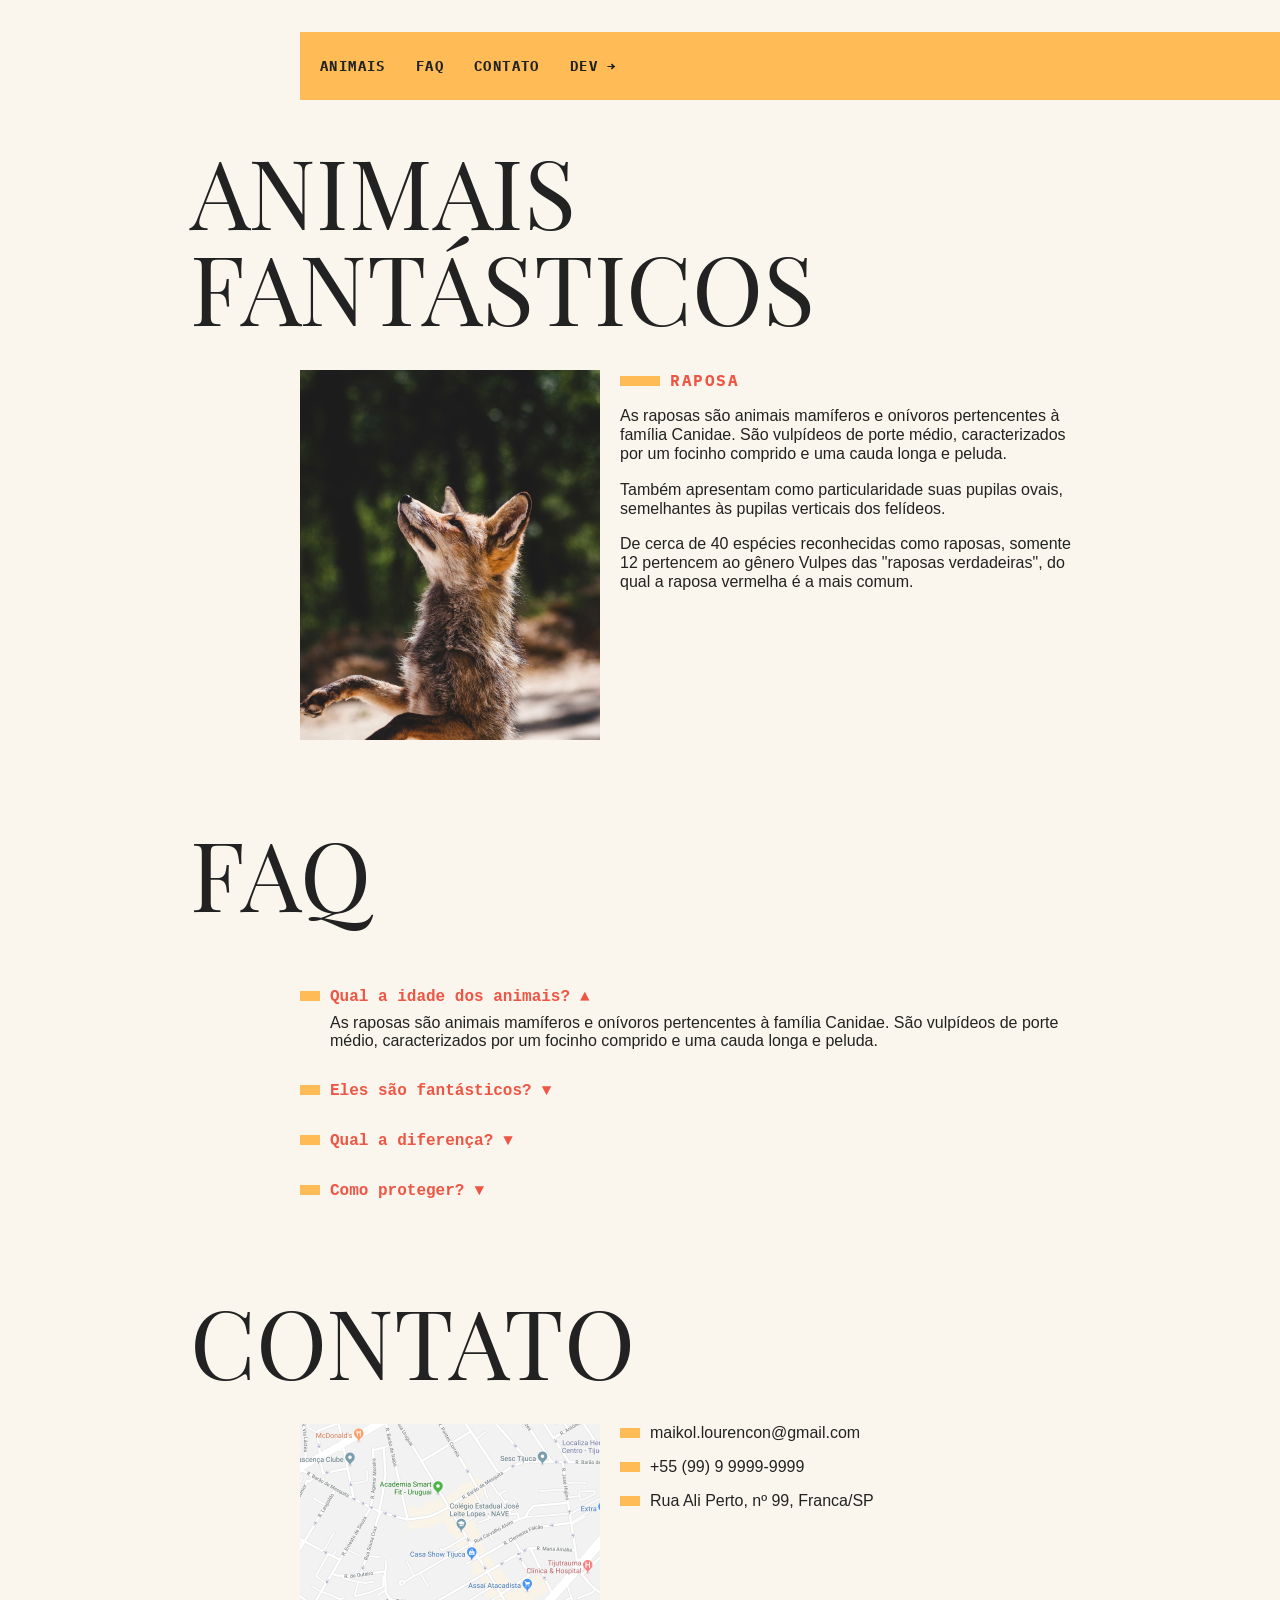
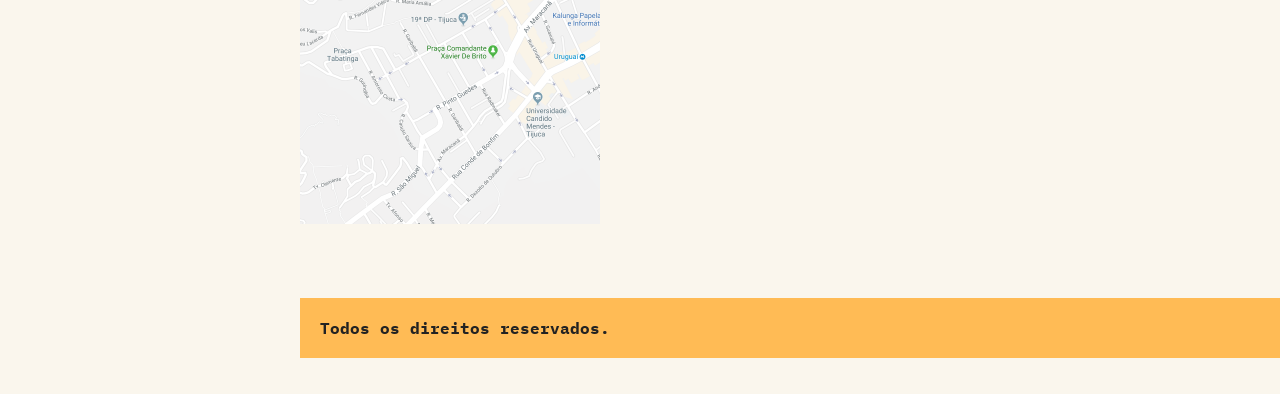
==== index.html @ b89c1da5 "add exercise" ====
<!DOCTYPE html>
<html lang="pt-br">
<head>
    <meta charset="UTF-8">
    <meta http-equiv="X-UA-Compatible" content="IE=edge">
    <meta name="viewport" content="width=device-width, initial-scale=1.0">
    <link rel="shortcut icon" href="assets/favicon.ico" type="image/x-icon">
    <script>document.documentElement.className += ' js'</script>
    <link rel="stylesheet" href="assets/css/style.css">
    <title>Animais Fantásticos</title>
</head>
<body>
    <nav class="menu js-menu">
        <ul>
            <li><a href="#animais">Animais</a></li>
            <li><a href="#faq">Faq</a></li>
            <li><a href="#contato">Contato</a></li>
            <li><a href="https://maikolsantos.github.io/portfolio/" target="_blank">Dev →</a></li>
        </ul>
    </nav>

    <section class="grid-section animais js-scroll" id="animais">
        <h1 class="titulo">Animais Fantásticos</h1>
        <ul class="animais-lista js-tabmenu">
            <li>
                <img src="assets/img/imagem1.jpg">
            </li>
            <li>
                <img src="assets/img/imagem2.jpg">
            </li>
            <li>
                <img src="assets/img/imagem3.jpg">
            </li>
            <li>
                <img src="assets/img/imagem4.jpg">
            </li>
            <li>
                <img src="assets/img/imagem5.jpg">
            </li>
            <li>
                <img src="assets/img/imagem6.jpg">
            </li>
        </ul>

        <div class="animais-descricao js-tabcontent">
            <section>
                <h2>Raposa</h2>
                <p>As raposas são animais mamíferos e onívoros pertencentes à família Canidae. São vulpídeos de porte médio, caracterizados por um focinho comprido e uma cauda longa e peluda.</p>
                <p>Também apresentam como particularidade suas pupilas ovais, semelhantes às pupilas verticais dos felídeos.</p>
                <p>De cerca de 40 espécies reconhecidas como raposas, somente 12 pertencem ao gênero Vulpes das "raposas verdadeiras", do qual a raposa vermelha é a mais comum.</p>
            </section>
            <section>
                <h2>Esquilo</h2>
                <p>As raposas são animais mamíferos e onívoros pertencentes à família Canidae. São vulpídeos de porte médio, caracterizados por um focinho comprido e uma cauda longa e peluda.</p>
                <p>Também apresentam como particularidade suas pupilas ovais, semelhantes às pupilas verticais dos felídeos.</p>
                <p>De cerca de 40 espécies reconhecidas como raposas, somente 12 pertencem ao gênero Vulpes das "raposas verdadeiras", do qual a raposa vermelha é a mais comum.</p>
            </section>
            <section>
                <h2>Urso</h2>
                <p>As raposas são animais mamíferos e onívoros pertencentes à família Canidae. São vulpídeos de porte médio, caracterizados por um focinho comprido e uma cauda longa e peluda.</p>
                <p>Também apresentam como particularidade suas pupilas ovais, semelhantes às pupilas verticais dos felídeos.</p>
                <p>De cerca de 40 espécies reconhecidas como raposas, somente 12 pertencem ao gênero Vulpes das "raposas verdadeiras", do qual a raposa vermelha é a mais comum.</p>
            </section>
            <section>
                <h2>Lobo</h2>
                <p>As raposas são animais mamíferos e onívoros pertencentes à família Canidae. São vulpídeos de porte médio, caracterizados por um focinho comprido e uma cauda longa e peluda.</p>
                <p>Também apresentam como particularidade suas pupilas ovais, semelhantes às pupilas verticais dos felídeos.</p>
                <p>De cerca de 40 espécies reconhecidas como raposas, somente 12 pertencem ao gênero Vulpes das "raposas verdadeiras", do qual a raposa vermelha é a mais comum.</p>
            </section>
            <section>
                <h2>Macaco</h2>
                <p>As raposas são animais mamíferos e onívoros pertencentes à família Canidae. São vulpídeos de porte médio, caracterizados por um focinho comprido e uma cauda longa e peluda.</p>
                <p>Também apresentam como particularidade suas pupilas ovais, semelhantes às pupilas verticais dos felídeos.</p>
                <p>De cerca de 40 espécies reconhecidas como raposas, somente 12 pertencem ao gênero Vulpes das "raposas verdadeiras", do qual a raposa vermelha é a mais comum.</p>
            </section>
            <section>
                <h2>Leão</h2>
                <p>As raposas são animais mamíferos e onívoros pertencentes à família Canidae. São vulpídeos de porte médio, caracterizados por um focinho comprido e uma cauda longa e peluda.</p>
                <p>Também apresentam como particularidade suas pupilas ovais, semelhantes às pupilas verticais dos felídeos.</p>
                <p>De cerca de 40 espécies reconhecidas como raposas, somente 12 pertencem ao gênero Vulpes das "raposas verdadeiras", do qual a raposa vermelha é a mais comum.</p>
            </section>
        </div>
    </section>

    <section class="grid-section faq js-scroll" id="faq">
        <h1 class="titulo">FAQ</h1>
        <dl class="faq-lista js-accordion">
            <dt>Qual a idade dos animais?</dt>
            <dd>As raposas são animais mamíferos e onívoros pertencentes à família Canidae. São vulpídeos de porte médio, caracterizados por um focinho comprido e uma cauda longa e peluda.</dd>
            <dt>Eles são fantásticos?</dt>
            <dd>Também apresentam como particularidade suas pupilas ovais, semelhantes às pupilas verticais dos felídeos.</dd>
            <dt>Qual a diferença?</dt>
            <dd>As raposas são animais mamíferos e onívoros pertencentes à família Canidae. São vulpídeos de porte médio, caracterizados por um focinho comprido e uma cauda longa e peluda.</dd>
            <dt>Como proteger?</dt>
            <dd>Também apresentam como particularidade suas pupilas ovais, semelhantes às pupilas verticais dos felídeos.Também apresentam como particularidade suas pupilas ovais, semelhantes às pupilas verticais dos felídeos.</dd>
        </dl>
    </section>

    <section class="grid-section contato js-scroll" id="contato">
        <h1 class="titulo">Contato</h1>
        <div class="mapa">
            <img src="assets/img/mapa.png">
        </div>
        <ul class="dados">
            <li>maikol.lourencon@gmail.com</li>
            <li>+55 (99) 9 9999-9999</li>
            <li>Rua Ali Perto, nº 99, Franca/SP</li>
        </ul>
    </section>

    <footer class="copy">
        <p>Todos os direitos reservados.</p>
    </footer>


    <script src="assets/js/script.js"></script>
    <script src="assets/js/aulas/constructor-object.js"></script>
</body>
</html>
---- assets/css/style.css ----
@import url('https://fonts.googleapis.com/css2?family=IBM+Plex+Mono:wght@400;700&display=swap');
@import url('https://fonts.googleapis.com/css2?family=Playfair+Display+SC&display=swap');

* {
  margin: 0;
  padding: 0;
}

.big-text {
  font-size: 120%;
}

img {
  display: block;
  max-width: 100%;
}

ul {
  list-style: none;
}

body {
  background: #faf6ed;
  color: #222;
  -webkit-font-smoothing: antialiased;
  display: grid;
  grid-template-columns: 1fr 120px minmax(300px, 800px) 1fr;
}

.menu {
  grid-column: 3 / 5;
  margin-top: 2rem;
  margin-bottom: 2rem;
  background: #fb5;
}

.menu ul {
  display: flex;
  flex-wrap: wrap;
  padding: 10px;
}

.menu li a {
  display: block;
  padding: 15px 10px;
  margin-right: 10px;
  color: #222;
  text-decoration: none;
  font-family: 'IBM Plex Mono', monospace;
  font-weight: bold;
  text-transform: uppercase;
  font-size: .875em;
  letter-spacing: .1em;
}

.grid-section {
  grid-column: 2 / 4;
  width: 100%;
  box-sizing: border-box;
  padding: 10px;
  display: grid;
  grid-template-columns: 90px 300px 1fr;
  gap: 20px;
  margin-bottom: 4rem;
}

.titulo {
  font-family: 'Playfair Display SC', Georgia;
  font-size: 6rem;
  line-height: 1;
  font-weight: normal;
  text-transform: uppercase;
  margin-bottom: 1rem;
  grid-column: 1 / 4;
}

.animais h2 {
  font-family: 'IBM Plex Mono';
  font-size: 1rem;
  text-transform: uppercase;
  letter-spacing: .1em;
  margin-bottom: 1rem;
  color: #e54;
}

.animais h2::before {
  content: '';
  display: inline-block;
  width: 40px;
  height: 10px;
  margin-right: 10px;
  background: #fb5;
}

.animais p{
  font-family: Arial, Helvetica, sans-serif;
  line-height: 1.2;
  margin-bottom: 1rem;
}

.animais-lista {
  height: 370px;
  overflow-y: scroll;
  grid-column: 2;
  cursor: pointer;
}

.animais-lista li:hover {
  opacity: 0.97;
}

.animais-lista::-webkit-scrollbar {
  width: 18px;
}

.animais-lista::-webkit-scrollbar-thumb {
  background: #fb5;
  border-left: 4px solid #faf6ed;
  border-right: 4px solid #faf6ed;
}

.animais-lista::-webkit-scrollbar-track {
  background: #faf6ed;
}

.animais-descricao {
  grid-column: 3;
}

.animais-descricao section {
  margin-bottom: 3rem;
}

.faq-lista {
  grid-column: 2 / 4;
}

.faq-lista dt {
  font-family: 'IBM Ples Mono', monospace;
  font-weight: bold;
  margin-top: 2rem;
  margin-bottom: .5rem;
  color: #e54;
  cursor: pointer;
}

.faq-lista dt::before {
  content: '';
  display: inline-block;
  width: 20px;
  height: 10px;
  margin-right: 10px;
  background: #fb5;
}

.faq-lista dd {
  font-family: Arial, Helvetica, sans-serif;
  margin-bottom: .5rem;
  margin-left: 30px;
}

.mapa {
  grid-column: 2;
}

.dados {
  grid-column: 3;
}

.dados li {
  margin-bottom: 1rem;
  font-family: Arial, Helvetica, sans-serif;
}

.dados li::before {
  content: '';
  display: inline-block;
  width: 20px;
  height: 10px;
  margin-right: 10px;
  background: #fb5;
}

.copy {
  grid-column: 3 / 5;
  margin-bottom: 2rem;
  background: #fb5;
}

.copy p {
  padding: 20px;
  font-family: 'IBM Plex Mono', monospace;
  font-weight: bold;
}

@media (max-width: 700px) {
  body {
    grid-template-columns: 1fr;
  }

  .menu, .grid-section, .copy {
    grid-column: 1;
  }

  .menu {
    margin-top: 0;
  }

  .grid-section {
    grid-template-columns: 100px 1fr;
    gap: 10px;
  }

  .animais-lista {
    grid-column: 1;
  }

  .faq-lista, .dados, .mapa {
    grid-column: 1 / 3;
  }

  .grid-section h1 {
    font-size: 3rem;
  }

  .copy {
    margin-bottom: 0;
  }
}

.js .js-tabcontent section {
  display: none;
}

.js-tabcontent section.ativo {
  display: block;
  animation: show .8s forwards;
}

@keyframes show {
  from {
    opacity: 0;
    transform: translate3d(-30px, 0, 0);
  }
  to {
    opacity: 1;
    transform: translate3d(0, 0, 0);
  }
}

.js .js-accordion dd {
  display: none;
}

.js-accordion dd.ativo {
  display: block;
  animation: show-dd .3s forwards;
}

@keyframes show-dd {
  from {
    opacity: 0;
    transform: translate3d(0, -10px, 0);
  }
  to {
    opacity: 1;
    transform: translate3d(0, 0, 0);
  }
}

.js-accordion dt::after {
  content: '▼';
  margin-left: 10px;
}

.js-accordion dt.ativo::after {
  content: '▲';
}

.js .js-scroll {
  opacity: 0;
  transform: translate3d(-30px, 0, 0);
  transition: .5s;
}

.js .js-scroll.ativo {
  opacity: 1;
  transform: translate3d(0, 0, 0);
}
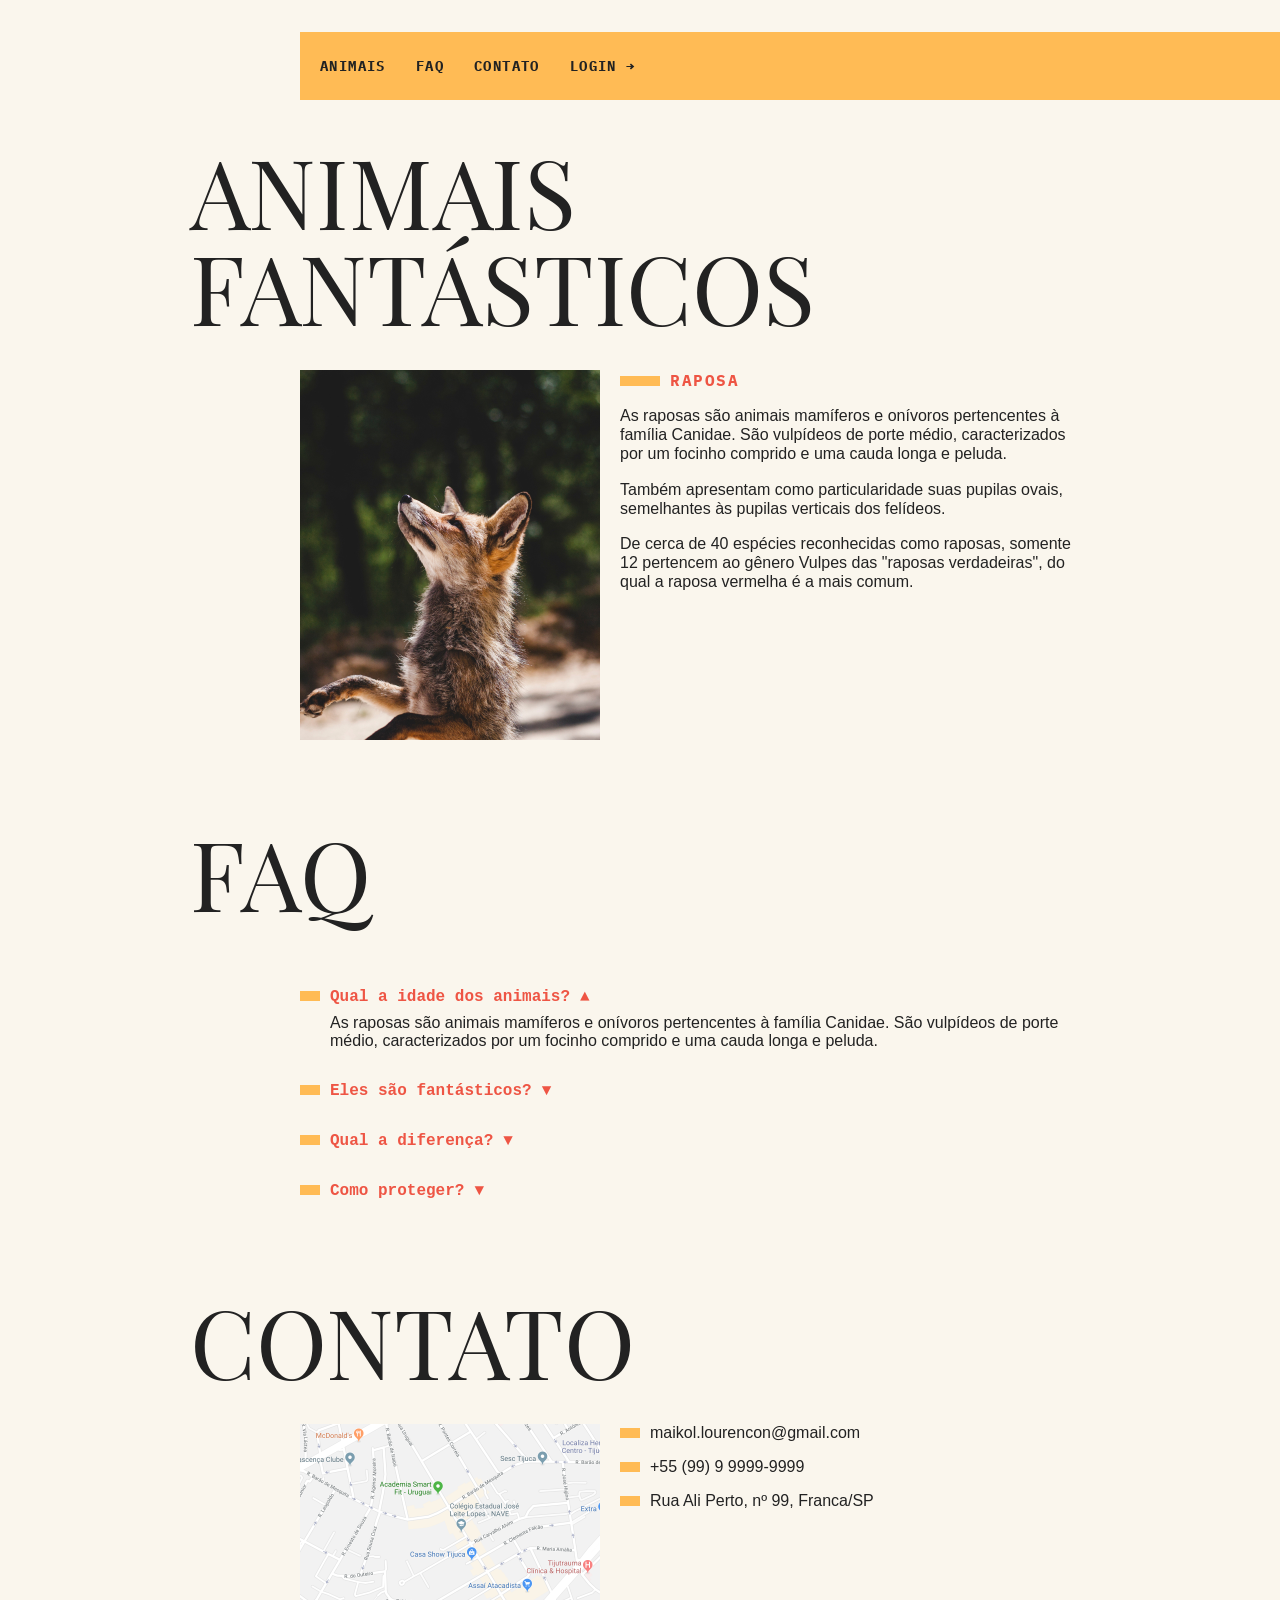
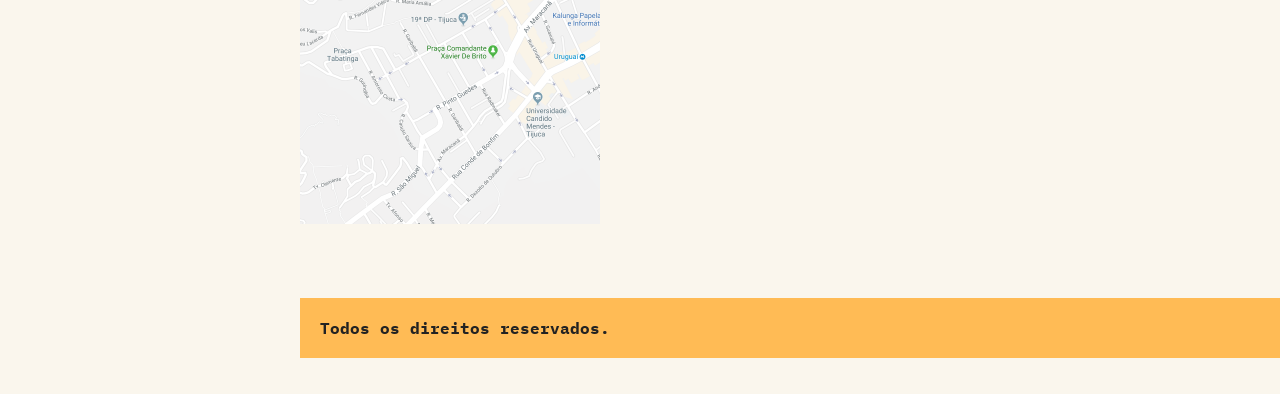
==== commit f11e4216: "add class and exercise modal" ====
--- a/index.html
+++ b/index.html
@@ -10,110 +10,119 @@
     <title>Animais Fantásticos</title>
 </head>
 <body>
-    <nav class="menu js-menu">
-        <ul>
-            <li><a href="#animais">Animais</a></li>
-            <li><a href="#faq">Faq</a></li>
-            <li><a href="#contato">Contato</a></li>
-            <li><a href="https://maikolsantos.github.io/portfolio/" target="_blank">Dev →</a></li>
-        </ul>
-    </nav>
+    <main class="grid-container">
+        <nav class="menu" data-menu="suave">
+            <ul>
+                <li><a href="#animais">Animais</a></li>
+                <li><a href="#faq">Faq</a></li>
+                <li><a href="#contato">Contato</a></li>
+                <li><a data-modal="abrir" href="login.html">Login →</a></li>
+            </ul>
+        </nav>
+        <section class="grid-section animais" data-anime="scroll" id="animais">
+            <h1 class="titulo">Animais Fantásticos</h1>
+            <ul class="animais-lista" data-tab="menu">
+                <li>
+                    <img src="assets/img/imagem1.jpg">
+                </li>
+                <li>
+                    <img src="assets/img/imagem2.jpg">
+                </li>
+                <li>
+                    <img src="assets/img/imagem3.jpg">
+                </li>
+                <li>
+                    <img src="assets/img/imagem4.jpg">
+                </li>
+                <li>
+                    <img src="assets/img/imagem5.jpg">
+                </li>
+                <li>
+                    <img src="assets/img/imagem6.jpg">
+                </li>
+            </ul>
+            <div class="animais-descricao" data-tab="content">
+                <section data-anime="show-right">
+                    <h2>Raposa</h2>
+                    <p>As raposas são animais mamíferos e onívoros pertencentes à família Canidae. São vulpídeos de porte médio, caracterizados por um focinho comprido e uma cauda longa e peluda.</p>
+                    <p>Também apresentam como particularidade suas pupilas ovais, semelhantes às pupilas verticais dos felídeos.</p>
+                    <p>De cerca de 40 espécies reconhecidas como raposas, somente 12 pertencem ao gênero Vulpes das "raposas verdadeiras", do qual a raposa vermelha é a mais comum.</p>
+                </section>
+                <section data-anime="show-right">
+                    <h2>Esquilo</h2>
+                    <p>As raposas são animais mamíferos e onívoros pertencentes à família Canidae. São vulpídeos de porte médio, caracterizados por um focinho comprido e uma cauda longa e peluda.</p>
+                    <p>Também apresentam como particularidade suas pupilas ovais, semelhantes às pupilas verticais dos felídeos.</p>
+                    <p>De cerca de 40 espécies reconhecidas como raposas, somente 12 pertencem ao gênero Vulpes das "raposas verdadeiras", do qual a raposa vermelha é a mais comum.</p>
+                </section>
+                <section data-anime="show-down">
+                    <h2>Urso</h2>
+                    <p>As raposas são animais mamíferos e onívoros pertencentes à família Canidae. São vulpídeos de porte médio, caracterizados por um focinho comprido e uma cauda longa e peluda.</p>
+                    <p>Também apresentam como particularidade suas pupilas ovais, semelhantes às pupilas verticais dos felídeos.</p>
+                    <p>De cerca de 40 espécies reconhecidas como raposas, somente 12 pertencem ao gênero Vulpes das "raposas verdadeiras", do qual a raposa vermelha é a mais comum.</p>
+                </section>
+                <section data-anime="show-down">
+                    <h2>Lobo</h2>
+                    <p>As raposas são animais mamíferos e onívoros pertencentes à família Canidae. São vulpídeos de porte médio, caracterizados por um focinho comprido e uma cauda longa e peluda.</p>
+                    <p>Também apresentam como particularidade suas pupilas ovais, semelhantes às pupilas verticais dos felídeos.</p>
+                    <p>De cerca de 40 espécies reconhecidas como raposas, somente 12 pertencem ao gênero Vulpes das "raposas verdadeiras", do qual a raposa vermelha é a mais comum.</p>
+                </section>
+                <section data-anime="show-right">
+                    <h2>Macaco</h2>
+                    <p>As raposas são animais mamíferos e onívoros pertencentes à família Canidae. São vulpídeos de porte médio, caracterizados por um focinho comprido e uma cauda longa e peluda.</p>
+                    <p>Também apresentam como particularidade suas pupilas ovais, semelhantes às pupilas verticais dos felídeos.</p>
+                    <p>De cerca de 40 espécies reconhecidas como raposas, somente 12 pertencem ao gênero Vulpes das "raposas verdadeiras", do qual a raposa vermelha é a mais comum.</p>
+                </section>
+                <section data-anime="show-right">
+                    <h2>Leão</h2>
+                    <p>As raposas são animais mamíferos e onívoros pertencentes à família Canidae. São vulpídeos de porte médio, caracterizados por um focinho comprido e uma cauda longa e peluda.</p>
+                    <p>Também apresentam como particularidade suas pupilas ovais, semelhantes às pupilas verticais dos felídeos.</p>
+                    <p>De cerca de 40 espécies reconhecidas como raposas, somente 12 pertencem ao gênero Vulpes das "raposas verdadeiras", do qual a raposa vermelha é a mais comum.</p>
+                </section>
+            </div>
+        </section>
+        <section class="grid-section faq" data-anime="scroll" id="faq">
+            <h1 class="titulo">FAQ</h1>
+            <dl class="faq-lista" data-anime="accordion">
+                <dt>Qual a idade dos animais?</dt>
+                <dd>As raposas são animais mamíferos e onívoros pertencentes à família Canidae. São vulpídeos de porte médio, caracterizados por um focinho comprido e uma cauda longa e peluda.</dd>
+                <dt>Eles são fantásticos?</dt>
+                <dd>Também apresentam como particularidade suas pupilas ovais, semelhantes às pupilas verticais dos felídeos.</dd>
+                <dt>Qual a diferença?</dt>
+                <dd>As raposas são animais mamíferos e onívoros pertencentes à família Canidae. São vulpídeos de porte médio, caracterizados por um focinho comprido e uma cauda longa e peluda.</dd>
+                <dt>Como proteger?</dt>
+                <dd>Também apresentam como particularidade suas pupilas ovais, semelhantes às pupilas verticais dos felídeos.Também apresentam como particularidade suas pupilas ovais, semelhantes às pupilas verticais dos felídeos.</dd>
+            </dl>
+        </section>
+        <section class="grid-section contato" data-anime="scroll" id="contato">
+            <h1 class="titulo">Contato</h1>
+            <div class="mapa">
+                <img src="assets/img/mapa.png">
+            </div>
+            <ul class="dados">
+                <li>maikol.lourencon@gmail.com</li>
+                <li>+55 (99) 9 9999-9999</li>
+                <li>Rua Ali Perto, nº 99, Franca/SP</li>
+            </ul>
+        </section>
+        <footer class="copy">
+            <p>Todos os direitos reservados.</p>
+        </footer>
+    </main>
 
-    <section class="grid-section animais js-scroll" id="animais">
-        <h1 class="titulo">Animais Fantásticos</h1>
-        <ul class="animais-lista js-tabmenu">
-            <li>
-                <img src="assets/img/imagem1.jpg">
-            </li>
-            <li>
-                <img src="assets/img/imagem2.jpg">
-            </li>
-            <li>
-                <img src="assets/img/imagem3.jpg">
-            </li>
-            <li>
-                <img src="assets/img/imagem4.jpg">
-            </li>
-            <li>
-                <img src="assets/img/imagem5.jpg">
-            </li>
-            <li>
-                <img src="assets/img/imagem6.jpg">
-            </li>
-        </ul>
+    <section class="modal-container" data-modal="container">
+        <div class="modal">
+            <button data-modal="fechar" class="fechar">X</button>
+            <form action="">
+                <label for="email">Email</label>
+                <input type="text" for="email" id="email">
+                <label for="senha">Senha</label>
+                <input type="password" for="senha" id="senha">
+                <button type="submit">Entrar</button>
+            </form>
+        </div>
 
-        <div class="animais-descricao js-tabcontent">
-            <section>
-                <h2>Raposa</h2>
-                <p>As raposas são animais mamíferos e onívoros pertencentes à família Canidae. São vulpídeos de porte médio, caracterizados por um focinho comprido e uma cauda longa e peluda.</p>
-                <p>Também apresentam como particularidade suas pupilas ovais, semelhantes às pupilas verticais dos felídeos.</p>
-                <p>De cerca de 40 espécies reconhecidas como raposas, somente 12 pertencem ao gênero Vulpes das "raposas verdadeiras", do qual a raposa vermelha é a mais comum.</p>
-            </section>
-            <section>
-                <h2>Esquilo</h2>
-                <p>As raposas são animais mamíferos e onívoros pertencentes à família Canidae. São vulpídeos de porte médio, caracterizados por um focinho comprido e uma cauda longa e peluda.</p>
-                <p>Também apresentam como particularidade suas pupilas ovais, semelhantes às pupilas verticais dos felídeos.</p>
-                <p>De cerca de 40 espécies reconhecidas como raposas, somente 12 pertencem ao gênero Vulpes das "raposas verdadeiras", do qual a raposa vermelha é a mais comum.</p>
-            </section>
-            <section>
-                <h2>Urso</h2>
-                <p>As raposas são animais mamíferos e onívoros pertencentes à família Canidae. São vulpídeos de porte médio, caracterizados por um focinho comprido e uma cauda longa e peluda.</p>
-                <p>Também apresentam como particularidade suas pupilas ovais, semelhantes às pupilas verticais dos felídeos.</p>
-                <p>De cerca de 40 espécies reconhecidas como raposas, somente 12 pertencem ao gênero Vulpes das "raposas verdadeiras", do qual a raposa vermelha é a mais comum.</p>
-            </section>
-            <section>
-                <h2>Lobo</h2>
-                <p>As raposas são animais mamíferos e onívoros pertencentes à família Canidae. São vulpídeos de porte médio, caracterizados por um focinho comprido e uma cauda longa e peluda.</p>
-                <p>Também apresentam como particularidade suas pupilas ovais, semelhantes às pupilas verticais dos felídeos.</p>
-                <p>De cerca de 40 espécies reconhecidas como raposas, somente 12 pertencem ao gênero Vulpes das "raposas verdadeiras", do qual a raposa vermelha é a mais comum.</p>
-            </section>
-            <section>
-                <h2>Macaco</h2>
-                <p>As raposas são animais mamíferos e onívoros pertencentes à família Canidae. São vulpídeos de porte médio, caracterizados por um focinho comprido e uma cauda longa e peluda.</p>
-                <p>Também apresentam como particularidade suas pupilas ovais, semelhantes às pupilas verticais dos felídeos.</p>
-                <p>De cerca de 40 espécies reconhecidas como raposas, somente 12 pertencem ao gênero Vulpes das "raposas verdadeiras", do qual a raposa vermelha é a mais comum.</p>
-            </section>
-            <section>
-                <h2>Leão</h2>
-                <p>As raposas são animais mamíferos e onívoros pertencentes à família Canidae. São vulpídeos de porte médio, caracterizados por um focinho comprido e uma cauda longa e peluda.</p>
-                <p>Também apresentam como particularidade suas pupilas ovais, semelhantes às pupilas verticais dos felídeos.</p>
-                <p>De cerca de 40 espécies reconhecidas como raposas, somente 12 pertencem ao gênero Vulpes das "raposas verdadeiras", do qual a raposa vermelha é a mais comum.</p>
-            </section>
-        </div>
     </section>
 
-    <section class="grid-section faq js-scroll" id="faq">
-        <h1 class="titulo">FAQ</h1>
-        <dl class="faq-lista js-accordion">
-            <dt>Qual a idade dos animais?</dt>
-            <dd>As raposas são animais mamíferos e onívoros pertencentes à família Canidae. São vulpídeos de porte médio, caracterizados por um focinho comprido e uma cauda longa e peluda.</dd>
-            <dt>Eles são fantásticos?</dt>
-            <dd>Também apresentam como particularidade suas pupilas ovais, semelhantes às pupilas verticais dos felídeos.</dd>
-            <dt>Qual a diferença?</dt>
-            <dd>As raposas são animais mamíferos e onívoros pertencentes à família Canidae. São vulpídeos de porte médio, caracterizados por um focinho comprido e uma cauda longa e peluda.</dd>
-            <dt>Como proteger?</dt>
-            <dd>Também apresentam como particularidade suas pupilas ovais, semelhantes às pupilas verticais dos felídeos.Também apresentam como particularidade suas pupilas ovais, semelhantes às pupilas verticais dos felídeos.</dd>
-        </dl>
-    </section>
-
-    <section class="grid-section contato js-scroll" id="contato">
-        <h1 class="titulo">Contato</h1>
-        <div class="mapa">
-            <img src="assets/img/mapa.png">
-        </div>
-        <ul class="dados">
-            <li>maikol.lourencon@gmail.com</li>
-            <li>+55 (99) 9 9999-9999</li>
-            <li>Rua Ali Perto, nº 99, Franca/SP</li>
-        </ul>
-    </section>
-
-    <footer class="copy">
-        <p>Todos os direitos reservados.</p>
-    </footer>
-
-
-    <script src="assets/js/script.js"></script>
-    <script src="assets/js/aulas/constructor-object.js"></script>
+    <script type="module" src="assets/js/script.js"></script>
 </body>
 </html>
--- a/assets/css/style.css
+++ b/assets/css/style.css
@@ -1,293 +1,2 @@
-@import url('https://fonts.googleapis.com/css2?family=IBM+Plex+Mono:wght@400;700&display=swap');
-@import url('https://fonts.googleapis.com/css2?family=Playfair+Display+SC&display=swap');
-
-* {
-  margin: 0;
-  padding: 0;
-}
-
-.big-text {
-  font-size: 120%;
-}
-
-img {
-  display: block;
-  max-width: 100%;
-}
-
-ul {
-  list-style: none;
-}
-
-body {
-  background: #faf6ed;
-  color: #222;
-  -webkit-font-smoothing: antialiased;
-  display: grid;
-  grid-template-columns: 1fr 120px minmax(300px, 800px) 1fr;
-}
-
-.menu {
-  grid-column: 3 / 5;
-  margin-top: 2rem;
-  margin-bottom: 2rem;
-  background: #fb5;
-}
-
-.menu ul {
-  display: flex;
-  flex-wrap: wrap;
-  padding: 10px;
-}
-
-.menu li a {
-  display: block;
-  padding: 15px 10px;
-  margin-right: 10px;
-  color: #222;
-  text-decoration: none;
-  font-family: 'IBM Plex Mono', monospace;
-  font-weight: bold;
-  text-transform: uppercase;
-  font-size: .875em;
-  letter-spacing: .1em;
-}
-
-.grid-section {
-  grid-column: 2 / 4;
-  width: 100%;
-  box-sizing: border-box;
-  padding: 10px;
-  display: grid;
-  grid-template-columns: 90px 300px 1fr;
-  gap: 20px;
-  margin-bottom: 4rem;
-}
-
-.titulo {
-  font-family: 'Playfair Display SC', Georgia;
-  font-size: 6rem;
-  line-height: 1;
-  font-weight: normal;
-  text-transform: uppercase;
-  margin-bottom: 1rem;
-  grid-column: 1 / 4;
-}
-
-.animais h2 {
-  font-family: 'IBM Plex Mono';
-  font-size: 1rem;
-  text-transform: uppercase;
-  letter-spacing: .1em;
-  margin-bottom: 1rem;
-  color: #e54;
-}
-
-.animais h2::before {
-  content: '';
-  display: inline-block;
-  width: 40px;
-  height: 10px;
-  margin-right: 10px;
-  background: #fb5;
-}
-
-.animais p{
-  font-family: Arial, Helvetica, sans-serif;
-  line-height: 1.2;
-  margin-bottom: 1rem;
-}
-
-.animais-lista {
-  height: 370px;
-  overflow-y: scroll;
-  grid-column: 2;
-  cursor: pointer;
-}
-
-.animais-lista li:hover {
-  opacity: 0.97;
-}
-
-.animais-lista::-webkit-scrollbar {
-  width: 18px;
-}
-
-.animais-lista::-webkit-scrollbar-thumb {
-  background: #fb5;
-  border-left: 4px solid #faf6ed;
-  border-right: 4px solid #faf6ed;
-}
-
-.animais-lista::-webkit-scrollbar-track {
-  background: #faf6ed;
-}
-
-.animais-descricao {
-  grid-column: 3;
-}
-
-.animais-descricao section {
-  margin-bottom: 3rem;
-}
-
-.faq-lista {
-  grid-column: 2 / 4;
-}
-
-.faq-lista dt {
-  font-family: 'IBM Ples Mono', monospace;
-  font-weight: bold;
-  margin-top: 2rem;
-  margin-bottom: .5rem;
-  color: #e54;
-  cursor: pointer;
-}
-
-.faq-lista dt::before {
-  content: '';
-  display: inline-block;
-  width: 20px;
-  height: 10px;
-  margin-right: 10px;
-  background: #fb5;
-}
-
-.faq-lista dd {
-  font-family: Arial, Helvetica, sans-serif;
-  margin-bottom: .5rem;
-  margin-left: 30px;
-}
-
-.mapa {
-  grid-column: 2;
-}
-
-.dados {
-  grid-column: 3;
-}
-
-.dados li {
-  margin-bottom: 1rem;
-  font-family: Arial, Helvetica, sans-serif;
-}
-
-.dados li::before {
-  content: '';
-  display: inline-block;
-  width: 20px;
-  height: 10px;
-  margin-right: 10px;
-  background: #fb5;
-}
-
-.copy {
-  grid-column: 3 / 5;
-  margin-bottom: 2rem;
-  background: #fb5;
-}
-
-.copy p {
-  padding: 20px;
-  font-family: 'IBM Plex Mono', monospace;
-  font-weight: bold;
-}
-
-@media (max-width: 700px) {
-  body {
-    grid-template-columns: 1fr;
-  }
-
-  .menu, .grid-section, .copy {
-    grid-column: 1;
-  }
-
-  .menu {
-    margin-top: 0;
-  }
-
-  .grid-section {
-    grid-template-columns: 100px 1fr;
-    gap: 10px;
-  }
-
-  .animais-lista {
-    grid-column: 1;
-  }
-
-  .faq-lista, .dados, .mapa {
-    grid-column: 1 / 3;
-  }
-
-  .grid-section h1 {
-    font-size: 3rem;
-  }
-
-  .copy {
-    margin-bottom: 0;
-  }
-}
-
-.js .js-tabcontent section {
-  display: none;
-}
-
-.js-tabcontent section.ativo {
-  display: block;
-  animation: show .8s forwards;
-}
-
-@keyframes show {
-  from {
-    opacity: 0;
-    transform: translate3d(-30px, 0, 0);
-  }
-  to {
-    opacity: 1;
-    transform: translate3d(0, 0, 0);
-  }
-}
-
-.js .js-accordion dd {
-  display: none;
-}
-
-.js-accordion dd.ativo {
-  display: block;
-  animation: show-dd .3s forwards;
-}
-
-@keyframes show-dd {
-  from {
-    opacity: 0;
-    transform: translate3d(0, -10px, 0);
-  }
-  to {
-    opacity: 1;
-    transform: translate3d(0, 0, 0);
-  }
-}
-
-.js-accordion dt::after {
-  content: '▼';
-  margin-left: 10px;
-}
-
-.js-accordion dt.ativo::after {
-  content: '▲';
-}
-
-.js .js-scroll {
-  opacity: 0;
-  transform: translate3d(-30px, 0, 0);
-  transition: .5s;
-}
-
-.js .js-scroll.ativo {
-  opacity: 1;
-  transform: translate3d(0, 0, 0);
-}
-
-
-
-
+@import 'geral.css';
+@import 'modal.css';
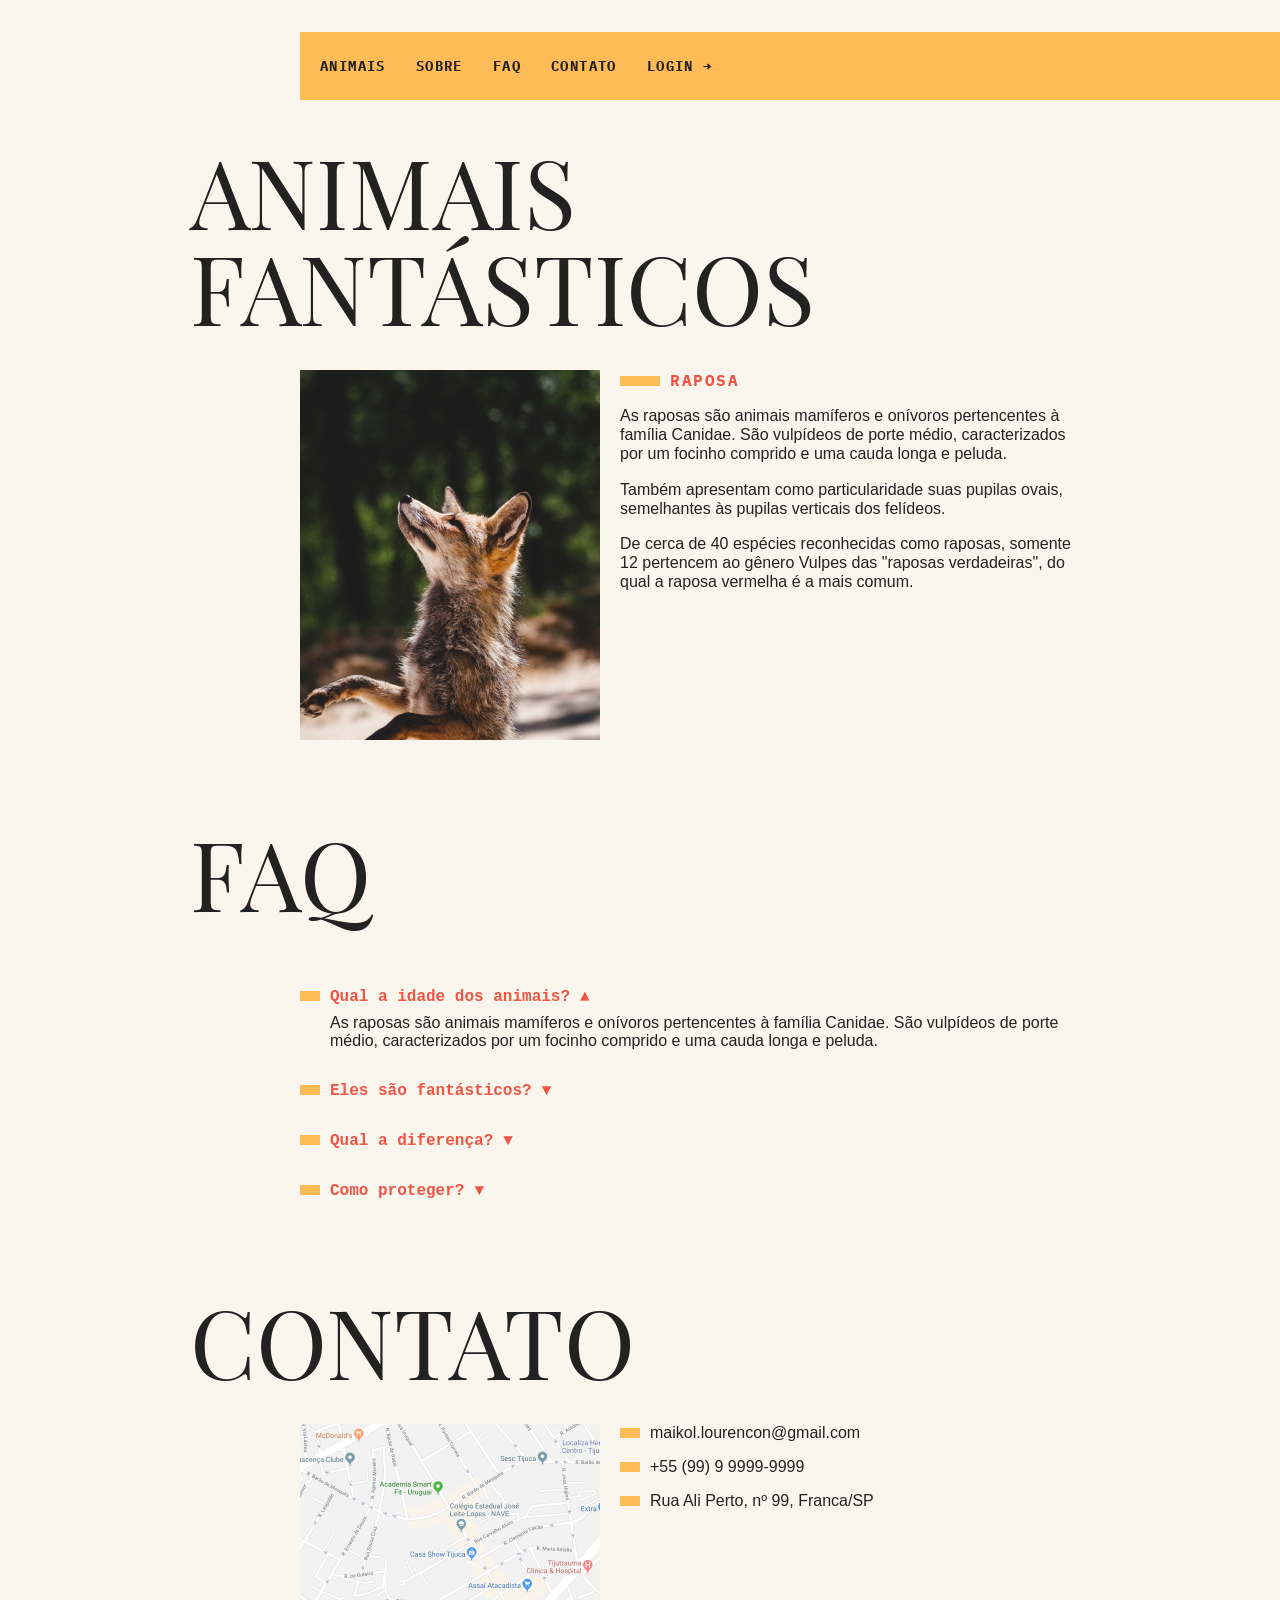
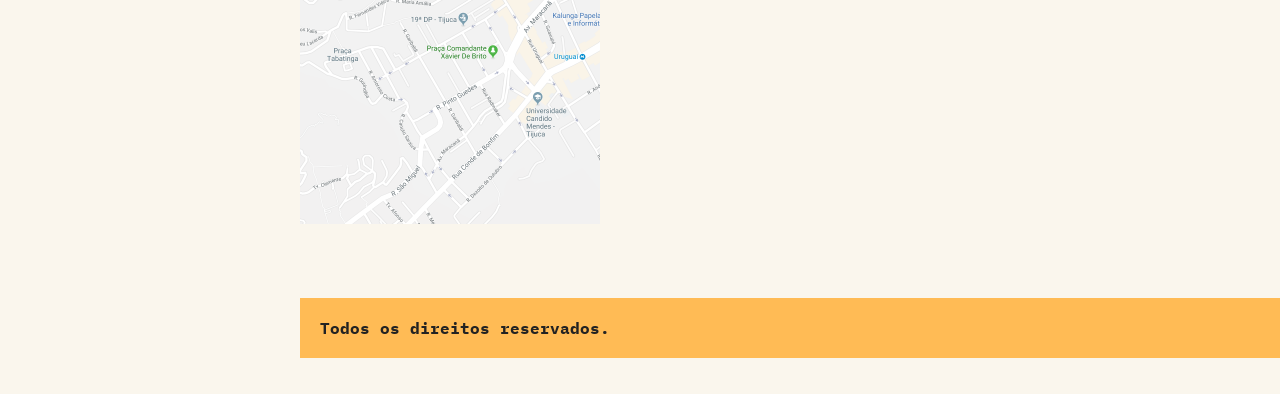
==== commit 341f224a: "add dropdown menu class" ====
--- a/index.html
+++ b/index.html
@@ -14,6 +14,15 @@
         <nav class="menu" data-menu="suave">
             <ul>
                 <li><a href="#animais">Animais</a></li>
+                <li data-dropdown>
+                    <a href="/">Sobre</a>
+                    <ul class="dropdown-menu">
+                        <li><a href="/">A empresa</a></li>
+                        <li><a href="/">Equipe</a></li>
+                        <li><a href="/">Sócios</a></li>
+                        <li><a href="/">Investidores</a></li>
+                    </ul>
+                </li>
                 <li><a href="#faq">Faq</a></li>
                 <li><a href="#contato">Contato</a></li>
                 <li><a data-modal="abrir" href="login.html">Login →</a></li>
@@ -95,7 +104,7 @@
         </section>
         <section class="grid-section contato" data-anime="scroll" id="contato">
             <h1 class="titulo">Contato</h1>
-            <div class="mapa">
+            <div class="mapa" data-tooltip aria-label="Endereço próximo ao estacionamento.">
                 <img src="assets/img/mapa.png">
             </div>
             <ul class="dados">
@@ -120,7 +129,6 @@
                 <button type="submit">Entrar</button>
             </form>
         </div>
-
     </section>
 
     <script type="module" src="assets/js/script.js"></script>
--- a/assets/css/style.css
+++ b/assets/css/style.css
@@ -1,2 +1,4 @@
 @import 'geral.css';
-@import 'modal.css';+@import 'modal.css';
+@import 'tooltip.css';
+@import 'dropdown-menu.css';
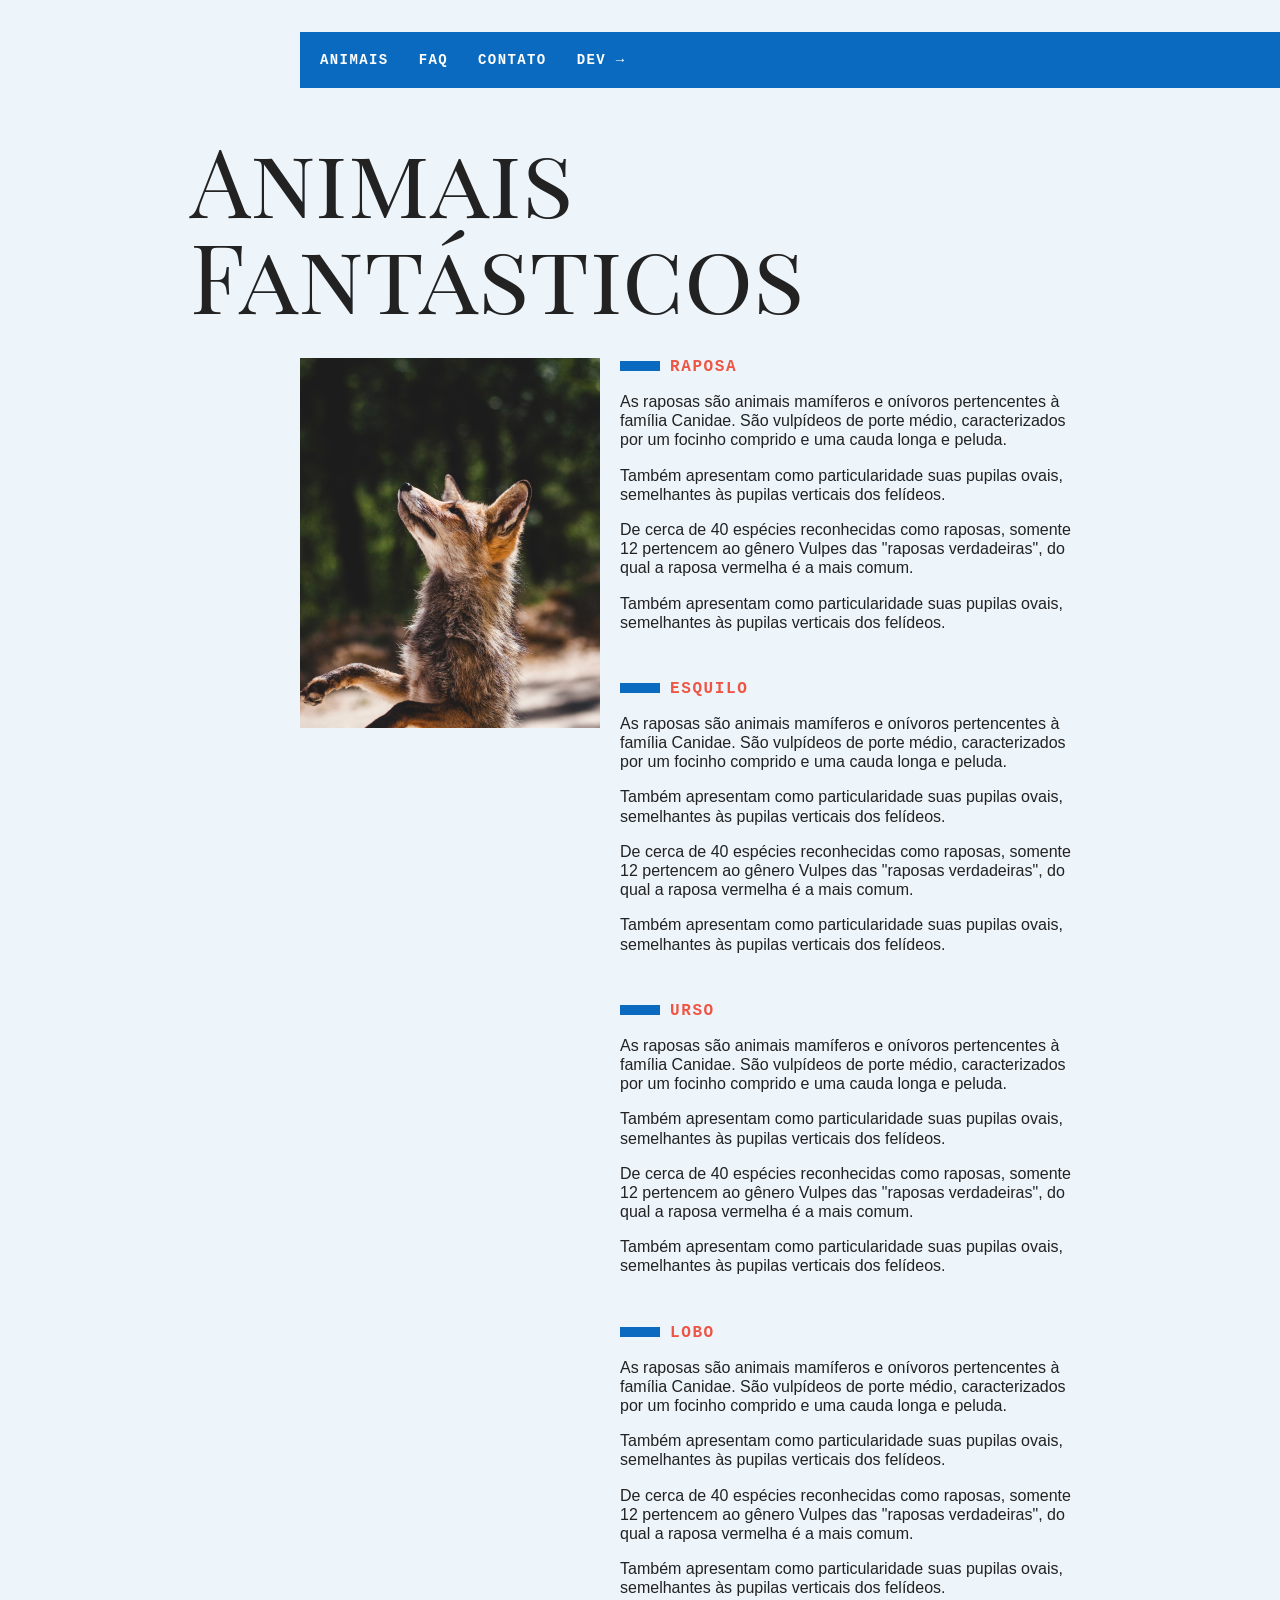
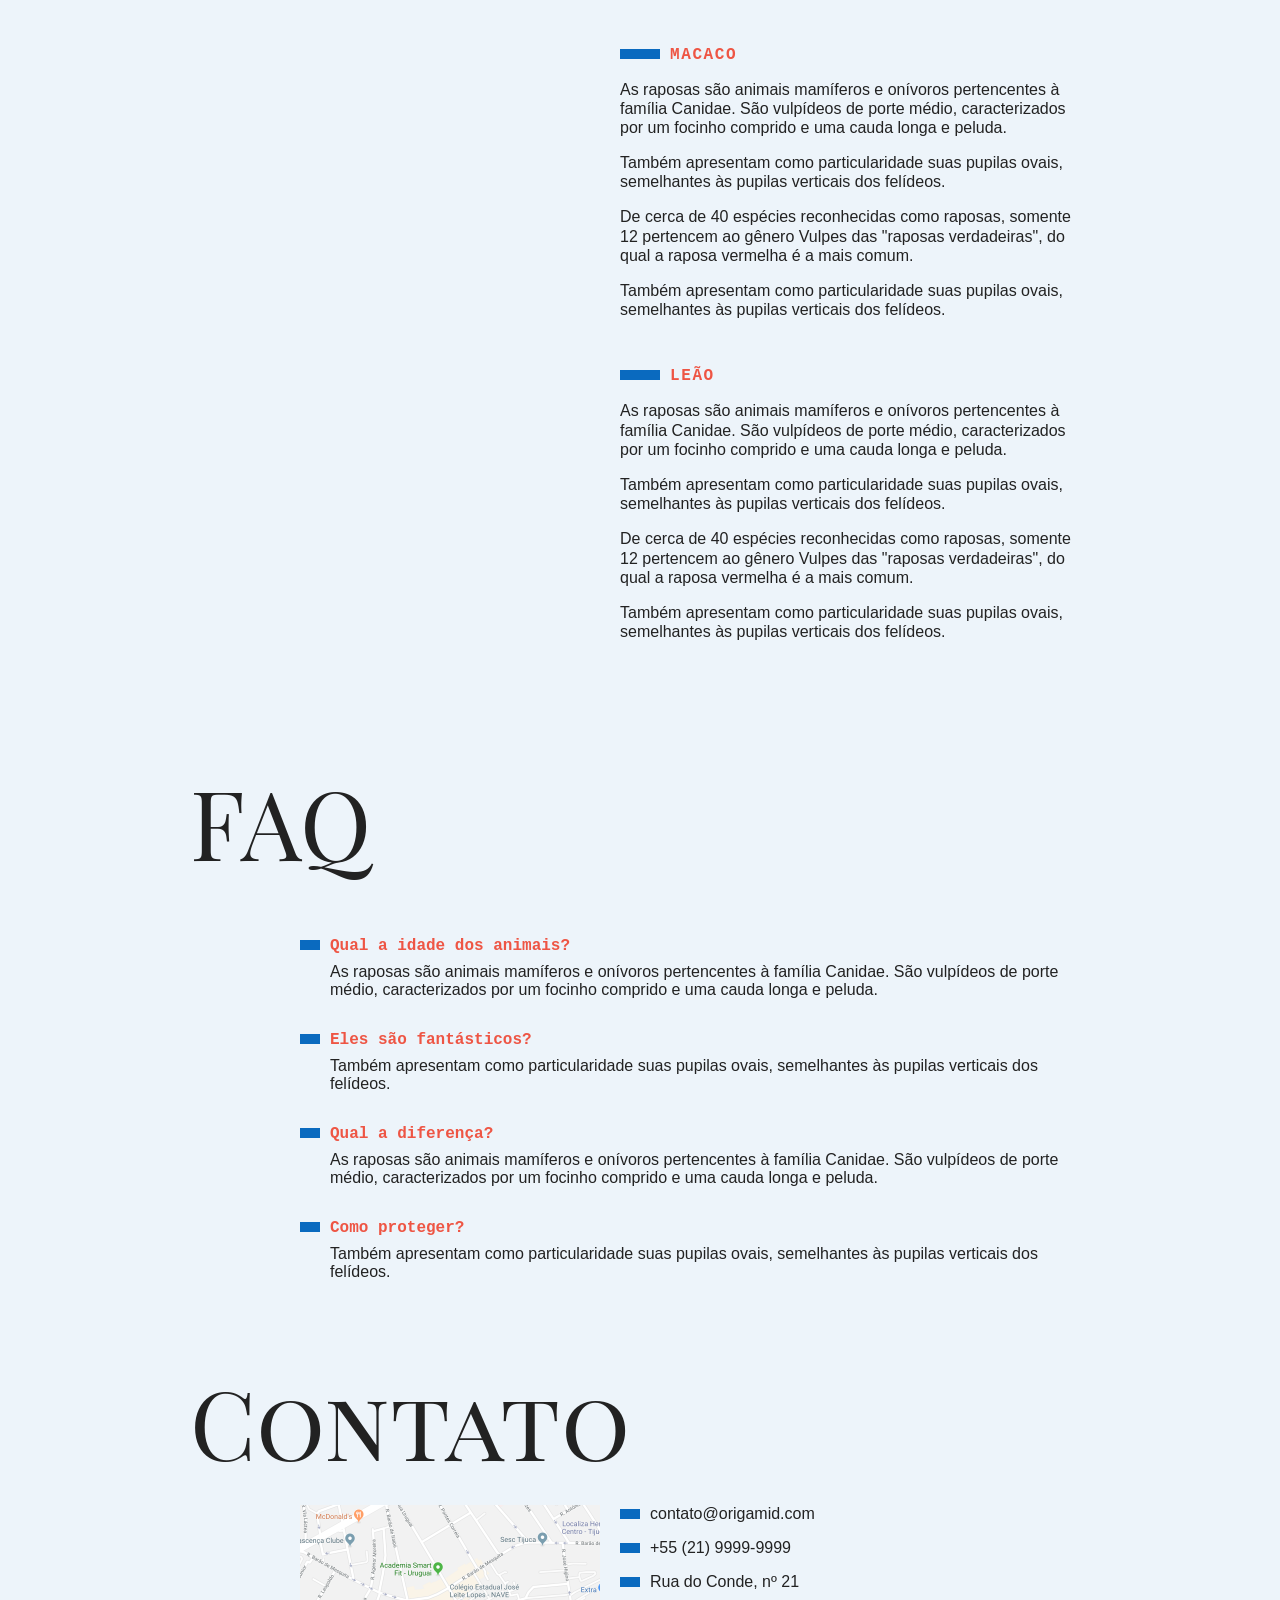
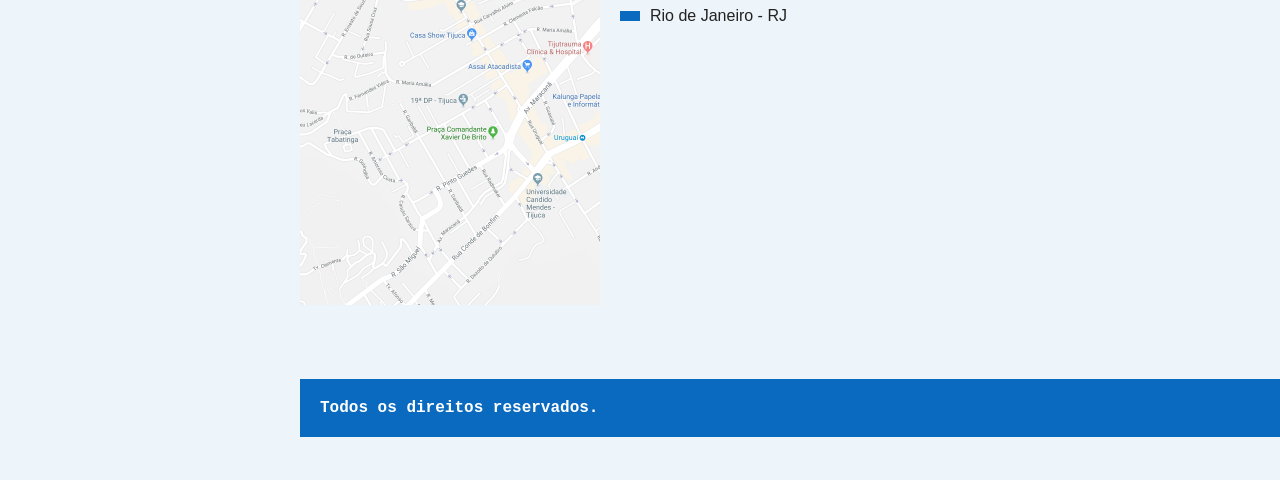
==== commit a372bf6a: "create html and css" ====
--- a/index.html
+++ b/index.html
@@ -1,136 +1,134 @@
 <!DOCTYPE html>
-<html lang="pt-br">
+<html>
 <head>
-    <meta charset="UTF-8">
-    <meta http-equiv="X-UA-Compatible" content="IE=edge">
-    <meta name="viewport" content="width=device-width, initial-scale=1.0">
-    <link rel="shortcut icon" href="assets/favicon.ico" type="image/x-icon">
-    <script>document.documentElement.className += ' js'</script>
-    <link rel="stylesheet" href="assets/css/style.css">
-    <title>Animais Fantásticos</title>
+  <meta charset="utf-8" />
+  <meta http-equiv="X-UA-Compatible" content="IE=edge">
+  <title>Animais Fantásticos</title>
+  <meta name="viewport" content="width=device-width, initial-scale=1">
+  <link href="https://fonts.googleapis.com/css?family=Playfair+Display+SC" rel="stylesheet">
+  <link rel="stylesheet" type="text/css" href="./assets/css/style.css" />
 </head>
 <body>
-    <main class="grid-container">
-        <nav class="menu" data-menu="suave">
-            <ul>
-                <li><a href="#animais">Animais</a></li>
-                <li data-dropdown>
-                    <a href="/">Sobre</a>
-                    <ul class="dropdown-menu">
-                        <li><a href="/">A empresa</a></li>
-                        <li><a href="/">Equipe</a></li>
-                        <li><a href="/">Sócios</a></li>
-                        <li><a href="/">Investidores</a></li>
-                    </ul>
-                </li>
-                <li><a href="#faq">Faq</a></li>
-                <li><a href="#contato">Contato</a></li>
-                <li><a data-modal="abrir" href="login.html">Login →</a></li>
-            </ul>
-        </nav>
-        <section class="grid-section animais" data-anime="scroll" id="animais">
-            <h1 class="titulo">Animais Fantásticos</h1>
-            <ul class="animais-lista" data-tab="menu">
-                <li>
-                    <img src="assets/img/imagem1.jpg">
-                </li>
-                <li>
-                    <img src="assets/img/imagem2.jpg">
-                </li>
-                <li>
-                    <img src="assets/img/imagem3.jpg">
-                </li>
-                <li>
-                    <img src="assets/img/imagem4.jpg">
-                </li>
-                <li>
-                    <img src="assets/img/imagem5.jpg">
-                </li>
-                <li>
-                    <img src="assets/img/imagem6.jpg">
-                </li>
-            </ul>
-            <div class="animais-descricao" data-tab="content">
-                <section data-anime="show-right">
-                    <h2>Raposa</h2>
-                    <p>As raposas são animais mamíferos e onívoros pertencentes à família Canidae. São vulpídeos de porte médio, caracterizados por um focinho comprido e uma cauda longa e peluda.</p>
-                    <p>Também apresentam como particularidade suas pupilas ovais, semelhantes às pupilas verticais dos felídeos.</p>
-                    <p>De cerca de 40 espécies reconhecidas como raposas, somente 12 pertencem ao gênero Vulpes das "raposas verdadeiras", do qual a raposa vermelha é a mais comum.</p>
-                </section>
-                <section data-anime="show-right">
-                    <h2>Esquilo</h2>
-                    <p>As raposas são animais mamíferos e onívoros pertencentes à família Canidae. São vulpídeos de porte médio, caracterizados por um focinho comprido e uma cauda longa e peluda.</p>
-                    <p>Também apresentam como particularidade suas pupilas ovais, semelhantes às pupilas verticais dos felídeos.</p>
-                    <p>De cerca de 40 espécies reconhecidas como raposas, somente 12 pertencem ao gênero Vulpes das "raposas verdadeiras", do qual a raposa vermelha é a mais comum.</p>
-                </section>
-                <section data-anime="show-down">
-                    <h2>Urso</h2>
-                    <p>As raposas são animais mamíferos e onívoros pertencentes à família Canidae. São vulpídeos de porte médio, caracterizados por um focinho comprido e uma cauda longa e peluda.</p>
-                    <p>Também apresentam como particularidade suas pupilas ovais, semelhantes às pupilas verticais dos felídeos.</p>
-                    <p>De cerca de 40 espécies reconhecidas como raposas, somente 12 pertencem ao gênero Vulpes das "raposas verdadeiras", do qual a raposa vermelha é a mais comum.</p>
-                </section>
-                <section data-anime="show-down">
-                    <h2>Lobo</h2>
-                    <p>As raposas são animais mamíferos e onívoros pertencentes à família Canidae. São vulpídeos de porte médio, caracterizados por um focinho comprido e uma cauda longa e peluda.</p>
-                    <p>Também apresentam como particularidade suas pupilas ovais, semelhantes às pupilas verticais dos felídeos.</p>
-                    <p>De cerca de 40 espécies reconhecidas como raposas, somente 12 pertencem ao gênero Vulpes das "raposas verdadeiras", do qual a raposa vermelha é a mais comum.</p>
-                </section>
-                <section data-anime="show-right">
-                    <h2>Macaco</h2>
-                    <p>As raposas são animais mamíferos e onívoros pertencentes à família Canidae. São vulpídeos de porte médio, caracterizados por um focinho comprido e uma cauda longa e peluda.</p>
-                    <p>Também apresentam como particularidade suas pupilas ovais, semelhantes às pupilas verticais dos felídeos.</p>
-                    <p>De cerca de 40 espécies reconhecidas como raposas, somente 12 pertencem ao gênero Vulpes das "raposas verdadeiras", do qual a raposa vermelha é a mais comum.</p>
-                </section>
-                <section data-anime="show-right">
-                    <h2>Leão</h2>
-                    <p>As raposas são animais mamíferos e onívoros pertencentes à família Canidae. São vulpídeos de porte médio, caracterizados por um focinho comprido e uma cauda longa e peluda.</p>
-                    <p>Também apresentam como particularidade suas pupilas ovais, semelhantes às pupilas verticais dos felídeos.</p>
-                    <p>De cerca de 40 espécies reconhecidas como raposas, somente 12 pertencem ao gênero Vulpes das "raposas verdadeiras", do qual a raposa vermelha é a mais comum.</p>
-                </section>
-            </div>
-        </section>
-        <section class="grid-section faq" data-anime="scroll" id="faq">
-            <h1 class="titulo">FAQ</h1>
-            <dl class="faq-lista" data-anime="accordion">
-                <dt>Qual a idade dos animais?</dt>
-                <dd>As raposas são animais mamíferos e onívoros pertencentes à família Canidae. São vulpídeos de porte médio, caracterizados por um focinho comprido e uma cauda longa e peluda.</dd>
-                <dt>Eles são fantásticos?</dt>
-                <dd>Também apresentam como particularidade suas pupilas ovais, semelhantes às pupilas verticais dos felídeos.</dd>
-                <dt>Qual a diferença?</dt>
-                <dd>As raposas são animais mamíferos e onívoros pertencentes à família Canidae. São vulpídeos de porte médio, caracterizados por um focinho comprido e uma cauda longa e peluda.</dd>
-                <dt>Como proteger?</dt>
-                <dd>Também apresentam como particularidade suas pupilas ovais, semelhantes às pupilas verticais dos felídeos.Também apresentam como particularidade suas pupilas ovais, semelhantes às pupilas verticais dos felídeos.</dd>
-            </dl>
-        </section>
-        <section class="grid-section contato" data-anime="scroll" id="contato">
-            <h1 class="titulo">Contato</h1>
-            <div class="mapa" data-tooltip aria-label="Endereço próximo ao estacionamento.">
-                <img src="assets/img/mapa.png">
-            </div>
-            <ul class="dados">
-                <li>maikol.lourencon@gmail.com</li>
-                <li>+55 (99) 9 9999-9999</li>
-                <li>Rua Ali Perto, nº 99, Franca/SP</li>
-            </ul>
-        </section>
-        <footer class="copy">
-            <p>Todos os direitos reservados.</p>
-        </footer>
-    </main>
+  <nav class="menu">
+    <ul>
+      <li><a href="#animais">Animais</a></li>
+      <li><a href="#faq">Faq</a></li>
+      <li><a href="#contato">Contato</a></li>
+      <li><a href="https://www.origamid.com/">Dev →</a></li>
+    </ul>
+  </nav>
+  <section class="grid-section animais" id="animais">
+    <h1 class="titulo">Animais Fantásticos</h1>
+    <ul class="animais-lista">
+      <li>
+        <img src="./assets/img/imagem1.jpg">
+      </li>
+      <li>
+        <img src="./assets/img/imagem2.jpg">
+      </li>
+      <li>
+        <img src="./assets/img/imagem3.jpg">
+      </li>
+      <li>
+        <img src="./assets/img/imagem4.jpg">
+      </li>
+      <li>
+        <img src="./assets/img/imagem5.jpg">
+      </li>
+      <li>
+        <img src="./assets/img/imagem6.jpg">
+      </li>
+    </ul>
+    <div class="animais-descricao">
+      <section>
+        <h2>Raposa</h2>
+        <p>As raposas são animais mamíferos e onívoros pertencentes à família Canidae. São vulpídeos de porte médio, caracterizados
+          por um focinho comprido e uma cauda longa e peluda.</p>
+        <p>Também apresentam como particularidade suas pupilas ovais, semelhantes às pupilas verticais dos felídeos.</p>
+        <p>De cerca de 40 espécies reconhecidas como raposas, somente 12 pertencem ao gênero Vulpes das "raposas verdadeiras", do
+          qual a raposa vermelha é a mais comum.</p>
+        <p>Também apresentam como particularidade suas pupilas ovais, semelhantes às pupilas verticais dos felídeos.</p>
+      </section>
+      
+      <section>
+        <h2>Esquilo</h2>
+        <p>As raposas são animais mamíferos e onívoros pertencentes à família Canidae. São vulpídeos de porte médio, caracterizados
+          por um focinho comprido e uma cauda longa e peluda.</p>
+        <p>Também apresentam como particularidade suas pupilas ovais, semelhantes às pupilas verticais dos felídeos.</p>
+        <p>De cerca de 40 espécies reconhecidas como raposas, somente 12 pertencem ao gênero Vulpes das "raposas verdadeiras", do
+          qual a raposa vermelha é a mais comum.</p>
+        <p>Também apresentam como particularidade suas pupilas ovais, semelhantes às pupilas verticais dos felídeos.</p>
+      </section>
+      <section>
+        <h2>Urso</h2>
+        <p>As raposas são animais mamíferos e onívoros pertencentes à família Canidae. São vulpídeos de porte médio, caracterizados
+          por um focinho comprido e uma cauda longa e peluda.</p>
+        <p>Também apresentam como particularidade suas pupilas ovais, semelhantes às pupilas verticais dos felídeos.</p>
+        <p>De cerca de 40 espécies reconhecidas como raposas, somente 12 pertencem ao gênero Vulpes das "raposas verdadeiras", do
+          qual a raposa vermelha é a mais comum.</p>
+        <p>Também apresentam como particularidade suas pupilas ovais, semelhantes às pupilas verticais dos felídeos.</p>
+      </section>
+      <section>
+        <h2>Lobo</h2>
+        <p>As raposas são animais mamíferos e onívoros pertencentes à família Canidae. São vulpídeos de porte médio, caracterizados
+          por um focinho comprido e uma cauda longa e peluda.</p>
+        <p>Também apresentam como particularidade suas pupilas ovais, semelhantes às pupilas verticais dos felídeos.</p>
+        <p>De cerca de 40 espécies reconhecidas como raposas, somente 12 pertencem ao gênero Vulpes das "raposas verdadeiras", do
+          qual a raposa vermelha é a mais comum.</p>
+        <p>Também apresentam como particularidade suas pupilas ovais, semelhantes às pupilas verticais dos felídeos.</p>
+      </section>
+      <section>
+        <h2>Macaco</h2>
+        <p>As raposas são animais mamíferos e onívoros pertencentes à família Canidae. São vulpídeos de porte médio, caracterizados
+          por um focinho comprido e uma cauda longa e peluda.</p>
+        <p>Também apresentam como particularidade suas pupilas ovais, semelhantes às pupilas verticais dos felídeos.</p>
+        <p>De cerca de 40 espécies reconhecidas como raposas, somente 12 pertencem ao gênero Vulpes das "raposas verdadeiras", do
+          qual a raposa vermelha é a mais comum.</p>
+        <p>Também apresentam como particularidade suas pupilas ovais, semelhantes às pupilas verticais dos felídeos.</p>
+      </section>
+      <section>
+        <h2>Leão</h2>
+        <p>As raposas são animais mamíferos e onívoros pertencentes à família Canidae. São vulpídeos de porte médio, caracterizados
+          por um focinho comprido e uma cauda longa e peluda.</p>
+        <p>Também apresentam como particularidade suas pupilas ovais, semelhantes às pupilas verticais dos felídeos.</p>
+        <p>De cerca de 40 espécies reconhecidas como raposas, somente 12 pertencem ao gênero Vulpes das "raposas verdadeiras", do
+          qual a raposa vermelha é a mais comum.</p>
+        <p>Também apresentam como particularidade suas pupilas ovais, semelhantes às pupilas verticais dos felídeos.</p>
+      </section>
+    </div>
+  </section>
 
-    <section class="modal-container" data-modal="container">
-        <div class="modal">
-            <button data-modal="fechar" class="fechar">X</button>
-            <form action="">
-                <label for="email">Email</label>
-                <input type="text" for="email" id="email">
-                <label for="senha">Senha</label>
-                <input type="password" for="senha" id="senha">
-                <button type="submit">Entrar</button>
-            </form>
-        </div>
-    </section>
+  <section class="grid-section faq" id="faq">
+    <h1 class="titulo">FAQ</h1>
+    <dl class="faq-lista">
+      <dt>Qual a idade dos animais?</dt>
+      <dd>As raposas são animais mamíferos e onívoros pertencentes à família Canidae. São vulpídeos de porte médio, caracterizados por um focinho comprido e uma cauda longa e peluda.</dd>
+      <dt>Eles são fantásticos?</dt>
+      <dd>Também apresentam como particularidade suas pupilas ovais, semelhantes às pupilas verticais dos felídeos.</dd>
+      <dt>Qual a diferença?</dt>
+      <dd>As raposas são animais mamíferos e onívoros pertencentes à família Canidae. São vulpídeos de porte médio, caracterizados por um focinho comprido e uma cauda longa e peluda.</dd>
+      <dt>Como proteger?</dt>
+      <dd>Também apresentam como particularidade suas pupilas ovais, semelhantes às pupilas verticais dos felídeos.</dd>
+    </dl>
+  </section>
 
-    <script type="module" src="assets/js/script.js"></script>
+  <section class="grid-section contato" id="contato">
+    <h1 class="titulo">Contato</h1>
+    <div class="mapa">
+      <img src="./assets/img/mapa.png">
+    </div>
+    <ul class="dados">
+      <li>contato@origamid.com</li>
+      <li>+55 (21) 9999-9999</li>
+      <li>Rua do Conde, nº 21</li>
+      <li>Rio de Janeiro - RJ</li>
+    </ul>
+  </section>
+
+  <footer class="copy">
+    <p>Todos os direitos reservados.</p>
+  </footer>
+
+  <script src="./assets/js/script.js"></script>  
 </body>
-</html>
+</html>
--- a/assets/css/style.css
+++ b/assets/css/style.css
@@ -1,4 +1,218 @@
-@import 'geral.css';
-@import 'modal.css';
-@import 'tooltip.css';
-@import 'dropdown-menu.css';+body, h1, h2, ul, li, p, dd, dt, dl {
+  margin: 0px;
+  padding: 0px;
+}
+
+img {
+  display: block;
+  max-width: 100%;
+}
+
+ul {
+  list-style: none;
+}
+
+body {
+  background: #EDF4FA;
+  color: #222;
+  -webkit-font-smoothing: antialiased;
+  display: grid;
+  grid-template-columns: 1fr 120px minmax(300px, 800px) 1fr;
+}
+
+.menu {
+  grid-column: 3 / 5;
+  margin-top: 2rem;
+  margin-bottom: 2rem;
+  background: #0A6ABF;
+}
+
+.menu ul {
+  display: flex;
+  flex-wrap: wrap;
+  padding: 10px;
+}
+
+.menu li a {
+  display: block;
+  padding: 10px;
+  margin-right: 10px;
+  color: #FFF;
+  text-decoration: none;
+  font-family: 'IBM Plex Mono', monospace;
+  font-weight: bold;
+  text-transform: uppercase;
+  font-size: 0.875rem;
+  letter-spacing: .1em;
+}
+
+.menu li:hover  a {
+  background: rgba(0, 0, 0, 0.1);
+}
+
+.grid-section {
+  grid-column: 2 / 4;
+  width: 100%;
+  box-sizing: border-box;
+  padding: 10px;
+  display: grid;
+  grid-template-columns: 90px 300px 1fr;
+  grid-gap: 20px;
+  margin-bottom: 4rem;
+}
+
+.titulo {
+  font-family: 'Playfair Display SC', georgia;
+  font-size: 6rem;
+  line-height: 1;
+  font-weight: 400;
+  margin-bottom: 1rem;
+  grid-column: 1 / 4;
+}
+
+.animais h2 {
+  font-family: 'IBM Plex Mono', monospace;
+  font-size: 1rem;
+  text-transform: uppercase;
+  letter-spacing: .1em;
+  margin-bottom: 1rem;
+  color: #E54;
+}
+
+.animais h2::before {
+  content: '';
+  display: inline-block;
+  width: 40px;
+  height: 10px;
+  margin-right: 10px;
+  background: #0A6ABF;
+}
+
+.animais p {
+  font-family: Helvetica, Arial;
+  line-height: 1.2;
+  margin-bottom: 1rem;
+}
+
+.animais-lista {
+  height: 370px;
+  overflow-y: scroll;
+  grid-column: 2;
+}
+
+.animais-lista li:hover img {
+  opacity: 0.95;
+  cursor: pointer;
+}
+
+.animais-lista::-webkit-scrollbar {
+  width: 18px;
+}
+
+.animais-lista::-webkit-scrollbar-thumb {
+  background: #0A6ABF;
+  border-left: 4px solid #EDF4FA;
+  border-right: 4px solid #EDF4FA;
+}
+
+.animais-lista::-webkit-scrollbar-track {
+  background: #EDF4FA;
+}
+
+.animais-descricao {
+  grid-column: 3;
+}
+
+.animais-descricao section {
+  margin-bottom: 3rem;
+}
+
+.faq-lista {
+  grid-column: 2 / 4
+}
+
+.faq-lista dt {
+  font-family: 'IBM Plex Mono', monospace;
+  font-weight: bold;
+  margin-top: 2rem;
+  margin-bottom: .5rem;
+  color: #E54;
+}
+
+.faq-lista dt::before {
+  content: '';
+  display: inline-block;
+  width: 20px;
+  height: 10px;
+  margin-right: 10px;
+  background: #0A6ABF;
+}
+
+.faq-lista dd {
+  font-family: Helvetica, Arial;
+  margin-bottom: .5rem;
+  margin-left: 30px;
+}
+
+.mapa {
+  grid-column: 2;
+}
+
+.dados {
+  grid-column: 3;
+}
+
+.dados li {
+  margin-bottom: 1rem;
+  font-family: Helvetica, Arial;
+}
+
+.dados li::before {
+  content: '';
+  display: inline-block;
+  width: 20px;
+  height: 10px;
+  margin-right: 10px;
+  background: #0A6ABF;
+}
+
+.copy {
+  grid-column: 3/5;
+  margin-bottom: 2rem;
+  background: #0A6ABF;
+}
+
+.copy p {
+  padding: 20px;
+  color: #FFF;
+  font-family: 'IBM Plex Mono', monospace;
+  font-weight: bold;
+}
+
+@media (max-width: 700px) {
+  body {
+    grid-template-columns: 1fr;
+  }
+  .menu, .grid-section, .copy {
+    grid-column: 1;
+  }
+  .grid-section {
+    grid-template-columns: 100px 1fr;
+    grid-gap: 10px;
+  }
+  .animais-lista {
+    grid-column: 1;
+  }
+  .faq-lista, .dados, .mapa {
+    grid-column: 1 / 3;
+  }
+  .grid-section h1 {
+    font-size: 3rem;
+  }
+  .menu {
+    margin-top: 0px;
+  }
+  .copy {
+    margin-bottom: 0px;
+  }
+}
